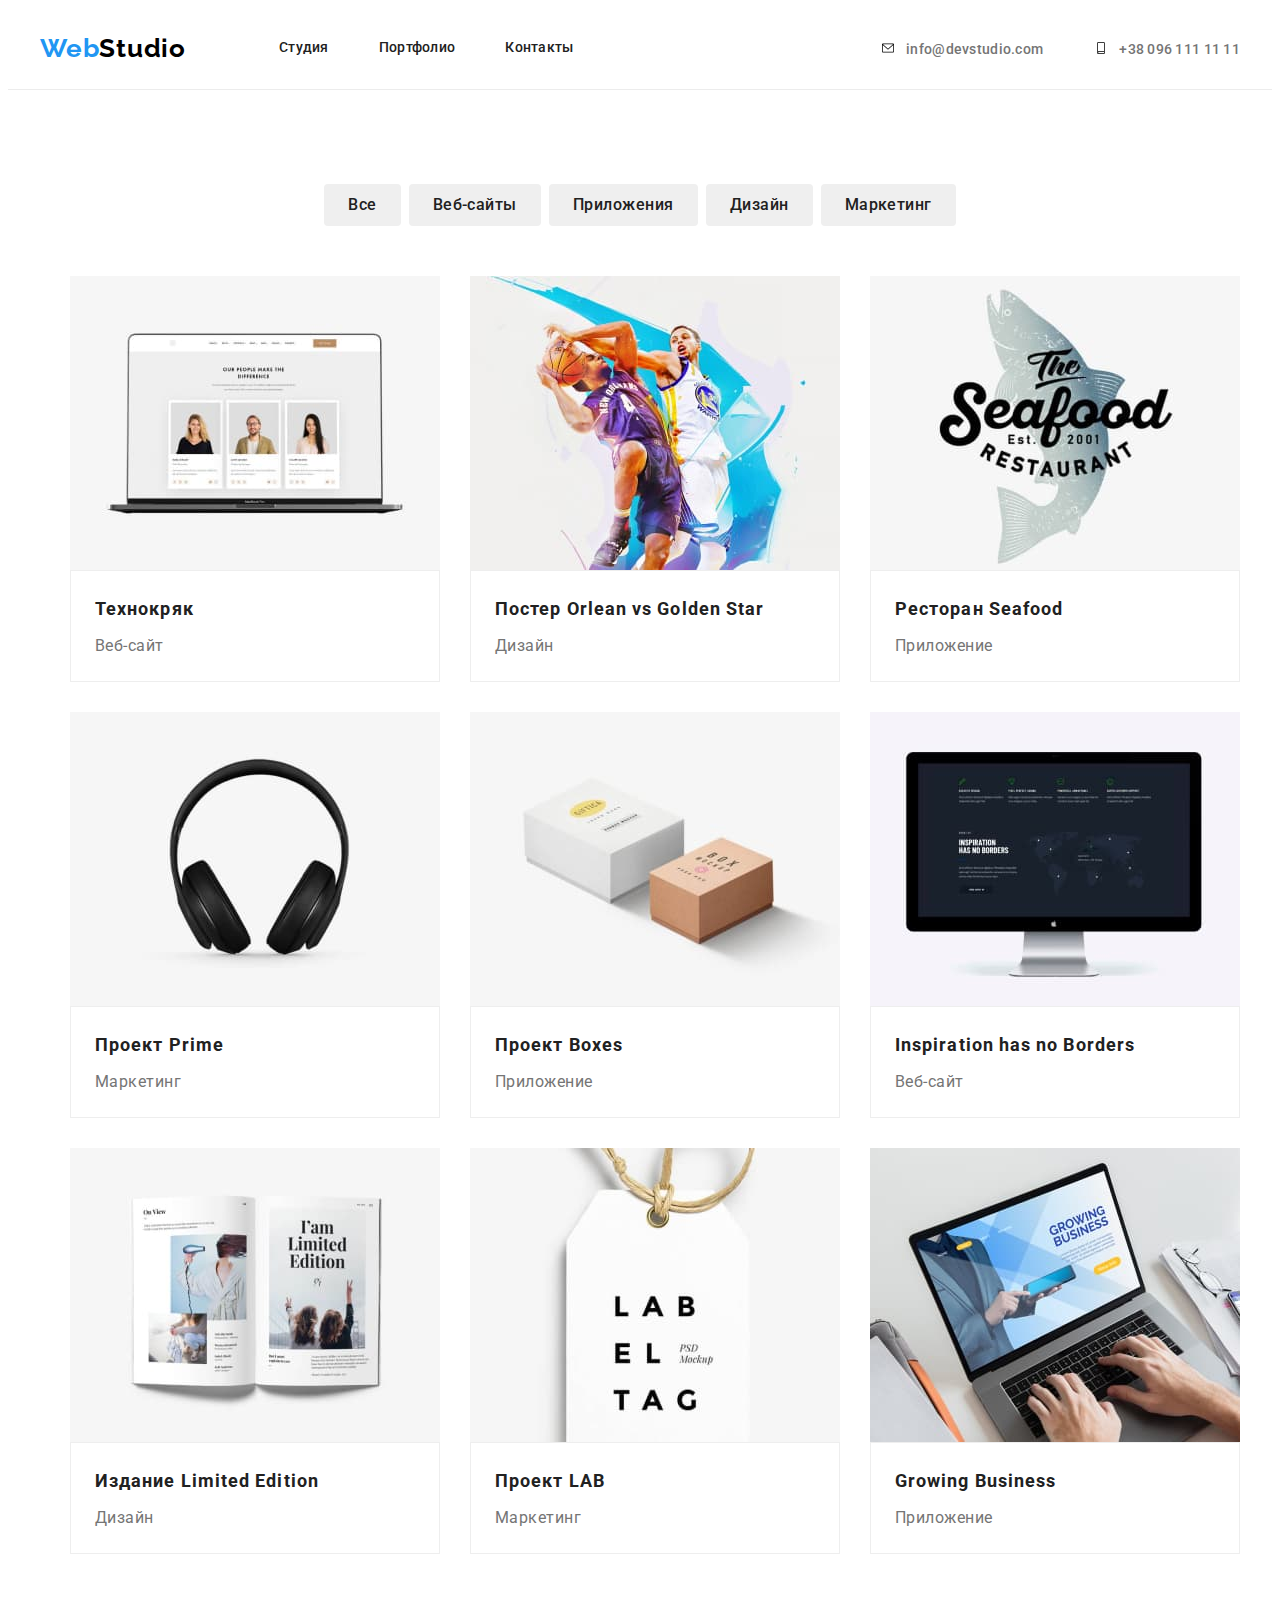
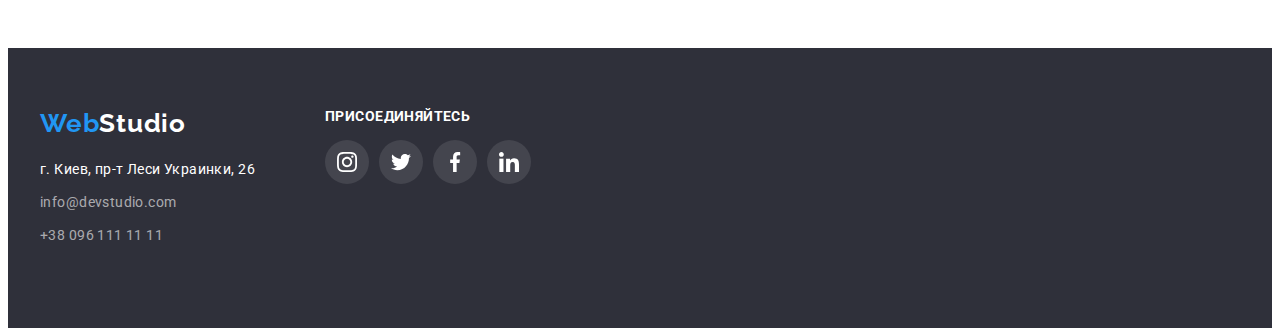
==== portfolio.html @ 8db024e0 "HW" ====
<!DOCTYPE html>
<html lang="ru">
<head>
    <meta charset="UTF-8">
    <meta http-equiv="X-UA-Compatible" content="IE=edge">
    <meta name="viewport" content="width=device-width, initial-scale=1.0">
    <title>Портфолио</title>
    <link rel="preconnect" href="https://fonts.googleapis.com">
    <link rel="preconnect" href="https://fonts.gstatic.com" crossorigin>
    <link href="https://fonts.googleapis.com/css2?family=Raleway:wght@700&family=Roboto:wght@400;500;700;900&display=swap"
        rel="stylesheet">
        <link rel="stylesheet" href="https://cdnjs.cloudflare.com/ajax/libs/modern-normalize/1.1.0/modern-normalize.min.css"
            integrity="sha512-wpPYUAdjBVSE4KJnH1VR1HeZfpl1ub8YT/NKx4PuQ5NmX2tKuGu6U/JRp5y+Y8XG2tV+wKQpNHVUX03MfMFn9Q=="
            crossorigin="anonymous" referrerpolicy="no-referrer" />
    <link rel="stylesheet" href="./css/styles.css">
</head>
<body>
<header class="header">
    <div class="container header-container">
        <nav class="header-nav">
            <a href="./index.html" lang="en" class="link  logo"><span>Web</span>Studio</a>
            <ul class="list navigation-list">
                <li class="nav-item"><a href="./index.html" class="link nav-list">Студия</a></li>
                <li class="nav-item"><a href="./portfolio.html" class="link nav-list">Портфолио</a></li>
                <li class="nav-item"><a href="" class="link nav-list">Контакты</a></li>
            </ul>
        </nav>
        <ul class="list header-contact-list">
            <li class="header-contact-item"><a href="mailto:info@devstudio.com" class="contact-list link"><svg
                        class="contact-icon" width="16" height="12">
                        <use href="./images/icons.svg#icon-envelope"></use>
                    </svg>info@devstudio.com</a></li>
            <li class="header-contact-item"><a href="tel:+380961111111" class="link contact-list"><svg
                        class="contact-icon" width="16" height="12">
                        <use href="./images/icons.svg#icon-smartphone"></use>
                    </svg>+38 096 111 11 11</a></li>
        </ul>
    </div>
</header>
    <main>
        <!--Section Buttons-->
    <section class="section">
        <div class="container">
        <h1 class="visually-hidden">Примеры наших проектов</h1>
    <ul class="list btn-list">
        <li class="btn-list-item"><button type="button" name="Все" class="portfolio-button">Все</button></li>
        <li class="btn-list-item"><button type="button" name="Веб-сайты" class="portfolio-button">Веб-сайты</button></li>
        <li class="btn-list-item"><button type="button" name="Приложения" class="portfolio-button">Приложения</button></li>
        <li class="btn-list-item"><button type="button" name="Дизайн" class="portfolio-button">Дизайн</button></li>
        <li class="btn-list-item"><button type="button" name="Маркетинг" class="portfolio-button">Маркетинг</button></li>
    </ul>
    <ul class="list card-list">
    <li class="list-box">
        <article class="card">
        <a href="" class="link">
            <div class="card-thumb">
            <img src="./images/portfolio-img1.jpg" alt="Веб-сайт" width="370"></div>
            <div class="box-content">
            <h2 class="projects-title">Технокряк</h2>
            <p class="projects-description">Веб-сайт</p></div>
        </a>
        </article>
    </li>
    <li class="list-box">
        <article class="card">
        <a href="" class="link">
            <div class="card-thumb">
            <img src="./images/portfolio-img2.jpg" alt="Два баскетболиста" width="370">
           </div>
            <div class="box-content">
            <h2 class="projects-title">Постер <span lang="en"> Orlean vs Golden Star</span></h2>
            <p class="projects-description">Дизайн</p></div>
        </a></article>
    </li>
    <li class="list-box">
        <article class="card">
        <a href="" class="link">
            <div class="card-thumb">
            <img src="./images/portfolio-img3.jpg" alt="Логотип ресторана" width="370"></div>
            <div class="box-content">
            <h2 class="projects-title">Ресторан <span lang="en">Seafood</span></h2>
            <p class="projects-description">Приложение</p></div>
        </a></article>
    </li>
    <li class="list-box">
        <article class="card">
        <a href="" class="link">
            <div class="card-thumb">
            <img src="./images/portfolio-img4.jpg" alt="Наушники" width="370"></div>
            <div class="box-content">
            <h2 class="projects-title">Проект <span lang="en">Prime</span></h2>
            <p class="projects-description">Маркетинг</p></div>
        </a></article>
    </li>
    <li class="list-box">
        <article class="card">
    <a href="" class="link">
        <div class="card-thumb">
        <img src="./images/portfolio-img5.jpg" alt="Две коробки" width="370"></div>
        <div class="box-content">
        <h2 class="projects-title">Проект <span lang="en">Boxes</span></h2>
        <p class="projects-description">Приложение</p></div>
    </a></article>
    </li>
    <li class="list-box">
        <article class="card">
        <a href="" class="link">
            <div class="card-thumb">
            <img src="./images/portfolio-img6.jpg" alt="Веб-сайт" width="370"></div>
            <div class="box-content">
            <h2 lang="en" class="projects-title">Inspiration has no Borders</h2>
            <p class="projects-description">Веб-сайт</p></div>
        </a></article>
    </li>
    <li class="list-box">
        <article class="card">
        <a href="" class="link">
            <div class="card-thumb">
            <img src="./images/portfolio-img7.jpg" alt="Журнал" width="370"></div>
            <div class="box-content">
            <h2 class="projects-title">Издание <span lang="en">Limited Edition</span></h2>
            <p class="projects-description">Дизайн</p></div>
        </a></article>
    </li>
    <li class="list-box">
        <article class="card">
        <a href="" class="link">
            <div class="card-thumb">
            <img src="./images/portfolio-img8.jpg" alt="Бирка" width="370"></div>
            <div class="box-content">
            <h2 class="projects-title">Проект <span lang="en">LAB</span></h2>
            <p class="projects-description">Маркетинг</p></div>
        </a></article>
    </li>
    <li class="list-box">
        <article class="card">
        <a href="" class="link">
            <div class="card-thumb">
            <img src="./images/portfolio-img9.jpg" alt="Приложение для ноутбука" width="370"></div>
            <div class="box-content">
            <h2 lang="en" class="projects-title">Growing Business</h2>
            <p class="projects-description">Приложение</p></div>
        </a></article>
    </li>
    </ul>
    </div>
    </section>
    </main>
    <footer class="footer">
        <div class="container footer-container">
            <div class="logo-footer">
                <div class="logo-adress">
                    <a href="./index.html" lang="en" class="link  footer-logo"><span>Web</span>Studio</a>
                </div>
                <address>
                    <ul class="list">
                        <li class="footer-list"><a href="https://goo.gl/maps/FCbpodmWMEnQQ8jf7"
                                class="link footer-address">г. Киев, пр-т Леси Украинки, 26</a></li>
                        <li class="footer-list"><a href="mailto:info@devstudio.com"
                                class="link footer-contact">info@devstudio.com</a></li>
                        <li class="footer-list"><a href="tel:+380961111111" class="link footer-contact">+38 096 111 11
                                11</a></li>
                    </ul>
                </address>
            </div>
            <div class="footer-social-links">
                <h4 class="footer-title">присоединяйтесь</h4>
                <ul class="footer-social-list list">
                    <li class="footer-social-item">
                        <a href="" class="footer-social-link">
                            <svg class="members-social-icon" width="20" height="20">
                                <use href="./images/icons.svg#icon-instagram-1"></use>
                            </svg>
    
                        </a>
                    </li>
                    <li class="footer-social-item">
                        <a href="" class="footer-social-link">
                            <svg class="members-social-icon" width="20" height="20">
                                <use href="./images/icons.svg#icon-twitter-1"></use>
                            </svg>
                        </a>
                    </li>
                    <li class="footer-social-item">
                        <a href="" class="footer-social-link">
                            <svg class="members-social-icon" width="20" height="20">
                                <use href="./images/icons.svg#icon-facebook-1"></use>
                            </svg>
                        </a>
                    </li>
                    <li class="footer-social-item">
                        <a href="" class="footer-social-link">
                            <svg class="members-social-icon" width="20" height="20">
                                <use href="./images/icons.svg#icon-linkedin-1"></use>
                            </svg>
                        </a>
                    </li>
                </ul>
            </div>
        </div>
    </footer>
</body>
</html>
---- css/styles.css ----
h1,
h2,
h3,
h4,
h5,
h6,
p,
ul {
  margin: 0;
}

:root {
  --accent-color: #2196f3;
  --main-text-color: #757575;
  --title-color: #212121;
  --logo-color: #000000;
}
body {
  font-family: "Roboto", sans-serif;
  color: var(--main-text-color);
  background-color: #ffffff;
  font-weight: 400;
  font-style: normal;
}
.visually-hidden {
  position: absolute;
  white-space: nowrap;
  width: 1px;
  height: 1px;
  overflow: hidden;
  border: 0;
  padding: 0;
  clip: rect(0 0 0 0);
  clip-path: inset(50%);
  margin: -1px;
}
img {
  display: block;
  max-width: 100%;
  height: auto;
}
/* ----------------------------------------------------------HEADER---------------------- */
.container {
  width: 1200px;
  padding-left: 15px;
  padding-right: 15px;
  margin-left: auto;
  margin-right: auto;
  height: auto;
}
.header {
  padding-top: 25px;
  padding-bottom: 25px;
  border-bottom-color: #ececec;
  border-bottom-style: solid;
  border-bottom-width: 1px;
}

.header-container {
  display: flex;
  justify-content: space-between;
  align-items: center;
}

.header-nav {
  display: flex;
}

.logo {
  font-family: Raleway;
  font-style: normal;
  font-weight: 700;
  font-size: 26px;
  line-height: 1.19;
  letter-spacing: 0.03em;
  color: var(--logo-color);
  margin-right: 93px;
}
.header span {
  color: var(--accent-color);
}

.nav-list {
  font-weight: 500;
  font-size: 14px;
  line-height: 1.14;
  letter-spacing: 0.02em;
  color: var(--title-color);
  display: block;
}
.navigation-list {
  display: flex;
  align-items: center;
}
.nav-item:not(:last-child) {
  margin-right: 50px;
}

.header-contact-item:not(:last-child) {
  margin-right: 50px;
}

.header-contact-list {
  display: flex;
}

.contact-list {
  font-weight: 500;
  font-size: 14px;
  line-height: 1.14;
  letter-spacing: 0.02em;
  color: var(--main-text-color);
}

.list {
  list-style: none;
  padding: 0;
}
.link {
  text-decoration: none;
}
.link:hover,
.link:focus {
  color: var(--accent-color);
}
.contact-list:hover,
.contact-list:focus {
  fill: var(--accent-color);
}
.contact-icon {
  margin-right: 10px;
}
/*--------------HERO----------------------------*/
.hero-section {
  background-color: #2f303a;
  padding-bottom: 200px;
  padding-top: 200px;
  text-align: center;
  background-image: linear-gradient(
      rgba(47, 48, 58, 0.4),
      rgba(47, 48, 58, 0.4)
    ),
    url(../images/hero-bg-img.jpg);
  background-position: center;
  background-repeat: no-repeat;
  background-size: cover;
}
.hero-title {
  font-weight: 900;
  font-size: 44px;
  line-height: 1.36;
  text-align: center;
  letter-spacing: 0.06em;
  text-transform: uppercase;
  color: #ffffff;
  max-width: 696px;
  margin-right: auto;
  margin-left: auto;
  margin-bottom: 30px;
}
.hero-button {
  background: var(--accent-color);
  box-shadow: 0px 4px 4px rgba(0, 0, 0, 0.15);
  border-radius: 4px;
  font-family: inherit;
  font-weight: 700;
  font-size: 16px;
  line-height: 1.87;
  display: inline-block;
  text-align: center;
  letter-spacing: 0.06em;
  color: #ffffff;
  cursor: pointer;
  padding-right: 32px;
  padding-left: 32px;
  padding-top: 10px;
  padding-bottom: 10px;
}
.hero-button:focus,
.hero-button:hover {
  background-color: var(--accent-color);
}

/*----------------------------Section Our Activities------------------*/
.activities-list-title {
  font-weight: 700;
  font-size: 14px;
  line-height: 1.14;
  letter-spacing: 0.03em;
  text-transform: uppercase;
  color: var(--title-color);
  margin-bottom: 10px;
}
.activities-text {
  font-size: 14px;
  line-height: 1.71;
  letter-spacing: 0.03em;
}
.activities-title {
  font-weight: 700;
  font-size: 36px;
  line-height: 1.17;
  text-align: center;
  letter-spacing: 0.03em;
  color: var(--title-color);
  margin-bottom: 50px;
  margin-top: 94px;
}
.section {
  padding-bottom: 94px;
  padding-top: 94px;
}
.activities-list {
  display: flex;
  justify-content: center;
}
.activities-list-item:not(:last-child) {
  margin-right: 30px;
}
.activities-types {
  display: flex;
}

.activities-types-item:not(:last-child) {
  margin-right: 30px;
}
.activities-types-item {
  width: 270px;
}
.activities-icon-place {
  width: 270px;
  height: 120px;
  background-color: #f5f4fa;
  margin-bottom: 30px;
  display: flex;
  align-items: center;
  justify-content: center;
  margin-bottom: 30px;
}

/*---------Section Our Team--------------------------------------*/
.team-section {
  background: #f5f4fa;
}
.team-list {
  display: flex;
  flex-basis: calc(100% / 4 -30px);
  margin-top: -30px;
  margin-left: -30px;
}

.team-title {
  font-weight: 700;
  font-size: 36px;
  line-height: 1.17;
  text-align: center;
  letter-spacing: 0.03em;
  color: var(--title-color);
  margin-bottom: 50px;
}
.team-card {
  background-color: #ffffff;
  margin-top: 30px;
  margin-left: 30px;
  box-shadow: 0px 1px 3px rgba(0, 0, 0, 0.12), 0px 1px 1px rgba(0, 0, 0, 0.14),
    0px 2px 1px rgba(0, 0, 0, 0.2);
  border-radius: 0px 0px 4px 4px;
  padding-bottom: 30px;
}

.team-name {
  font-weight: 500;
  font-size: 16px;
  line-height: 1.19;
  text-align: center;
  letter-spacing: 0.03em;
  color: var(--title-color);
}
.team-position {
  font-size: 16px;
  line-height: 1.19;
  text-align: center;
  letter-spacing: 0.03em;
  color: var(--main-text-color);
  margin-top: 10px;
}

.members-text {
  padding-top: 30px;
}

.members-social-list {
  display: flex;
  justify-content: center;
  margin-top: 16px;
  padding-right: 32px;
  padding-left: 32px;
}

.members-social-item {
  width: 44px;
  height: 44px;
  fill: #afb1b8;
}
.members-social-item:not(:last-child) {
  margin-right: 10px;
}
.members-social-link {
  width: 100%;
  height: 100%;
  border-radius: 50%;
  display: flex;
  align-items: center;
  justify-content: center;
  fill: inherit;
}
.members-social-link:hover,
.members-social-link:focus {
  background-color: var(--accent-color);
  fill: #ffffff;
}

/*---------------------------Clients section---------------------------*/

.clients-title {
  font-weight: 700;
  font-size: 36px;
  line-height: 42px;
  text-align: center;
  letter-spacing: 0.03em;
  margin-bottom: 50px;

  color: var(--title-color);
}
.clients-list {
  display: flex;
  justify-content: center;
  align-items: center;
}
.clients-box {
  display: flex;
  justify-content: center;
  align-items: center;
  fill: #afb1b8;
  width: 170px;
  height: 92px;
  border: 1px solid #afb1b8;
  border-radius: 4px;
}
.clients-item:not(:last-child) {
  margin-right: 30px;
}
.clients-item {
  fill: #afb1b8;
}
.clients-box:hover,
.clients-box:focus {
  fill: var(--accent-color);
  border: 1px solid var(--accent-color);
}
/*---------------------------------------Footer-----------------*/
.footer {
  background-color: #2f303a;
  padding-top: 60px;
  padding-bottom: 60px;
}
.footer span {
  color: var(--accent-color);
}
.footer-contact {
  font-size: 14px;
  font-style: normal;
  line-height: 1.71;
  letter-spacing: 0.03em;
  color: rgba(255, 255, 255, 0.6);
}
.footer-address {
  font-style: normal;
  font-size: 14px;
  line-height: 1.71;
  letter-spacing: 0.03em;
  color: #ffffff;
}
.footer-logo {
  font-family: Raleway;
  font-style: normal;
  font-weight: 700;
  font-size: 26px;
  line-height: 1.19;
  letter-spacing: 0.03em;
  color: #ffffff;
  margin-bottom: 20px;
}
.footer-container {
  display: flex;
}
.logo-adress {
  display: flex;
}
.footer-title {
  font-family: Roboto;
  font-style: normal;
  font-weight: bold;
  font-size: 14px;
  line-height: 16px;
  letter-spacing: 0.03em;
  text-transform: uppercase;

  color: #ffffff;
}
.footer-social-list {
  display: flex;
  justify-content: center;
  margin-top: 16px;
}
.logo-footer {
  margin-bottom: 20px;
}
.footer-list:not(:last-child) {
  margin-bottom: 9px;
}
.footer-social-links {
  margin-left: 70px;
}
.footer-social-item {
  width: 44px;
  height: 44px;
}

.footer-social-item:not(:last-child) {
  margin-right: 10px;
}
.footer-social-link {
  width: 100%;
  height: 100%;
  border-radius: 50%;
  display: flex;
  align-items: center;
  justify-content: center;
  background: rgba(255, 255, 255, 0.1);
}
.footer-social-link:hover,
.footer-social-link:focus {
  background-color: var(--accent-color);
}

/*----------------------------PORTFOLIO Section Buttons----------------------------------------------*/
.portfolio-button {
  border-radius: 4px;
  font-family: inherit;
  font-weight: 500;
  font-size: 16px;
  line-height: 1.62;
  text-align: center;
  letter-spacing: 0.03em;
  color: var(--title-color);
  cursor: pointer;
  border-color: transparent;
  padding-top: 6px;
  padding-bottom: 6px;
  padding-right: 22px;
  padding-left: 22px;
}
.portfolio-button:hover,
.portfolio-button:focus {
  background-color: var(--accent-color);
  box-shadow: 0px 1px 3px rgba(0, 0, 0, 0.12), 0px 1px 1px rgba(0, 0, 0, 0.14),
    0px 2px 1px rgba(0, 0, 0, 0.2);
  color: #ffffff;
}

.btn-list {
  padding: 0;
  display: flex;
  justify-content: center;
  border-radius: 4px;
  margin-bottom: 50px;
}
.btn-list-item:not(:last-child) {
  margin-right: 8px;
}

.list-box {
  background: #ffffff;
  flex-basis: calc(100% / 3 - 30px);
  margin-top: 30px;
  margin-left: 30px;
}
.list-box:hover {
  box-shadow: 0px 1px 3px rgba(0, 0, 0, 0.12), 0px 1px 1px rgba(0, 0, 0, 0.14),
    0px 2px 1px rgba(0, 0, 0, 0.2);
}
.projects-title {
  font-weight: 700;
  font-size: 18px;
  line-height: 2;
  letter-spacing: 0.06em;
  color: var(--title-color);
}
.projects-description {
  font-size: 16px;
  line-height: 1.87;
  letter-spacing: 0.03em;
  color: var(--main-text-color);
  margin-top: 4px;
}

.card-list {
  padding: 0;
  display: flex;
  flex-wrap: wrap;
  margin-top: -30px;
}

.box-content {
  padding-bottom: 20px;
  padding-left: 24px;
  padding-right: 24px;
  padding-top: 20px;
  border: 1px solid #eeeeee;
}
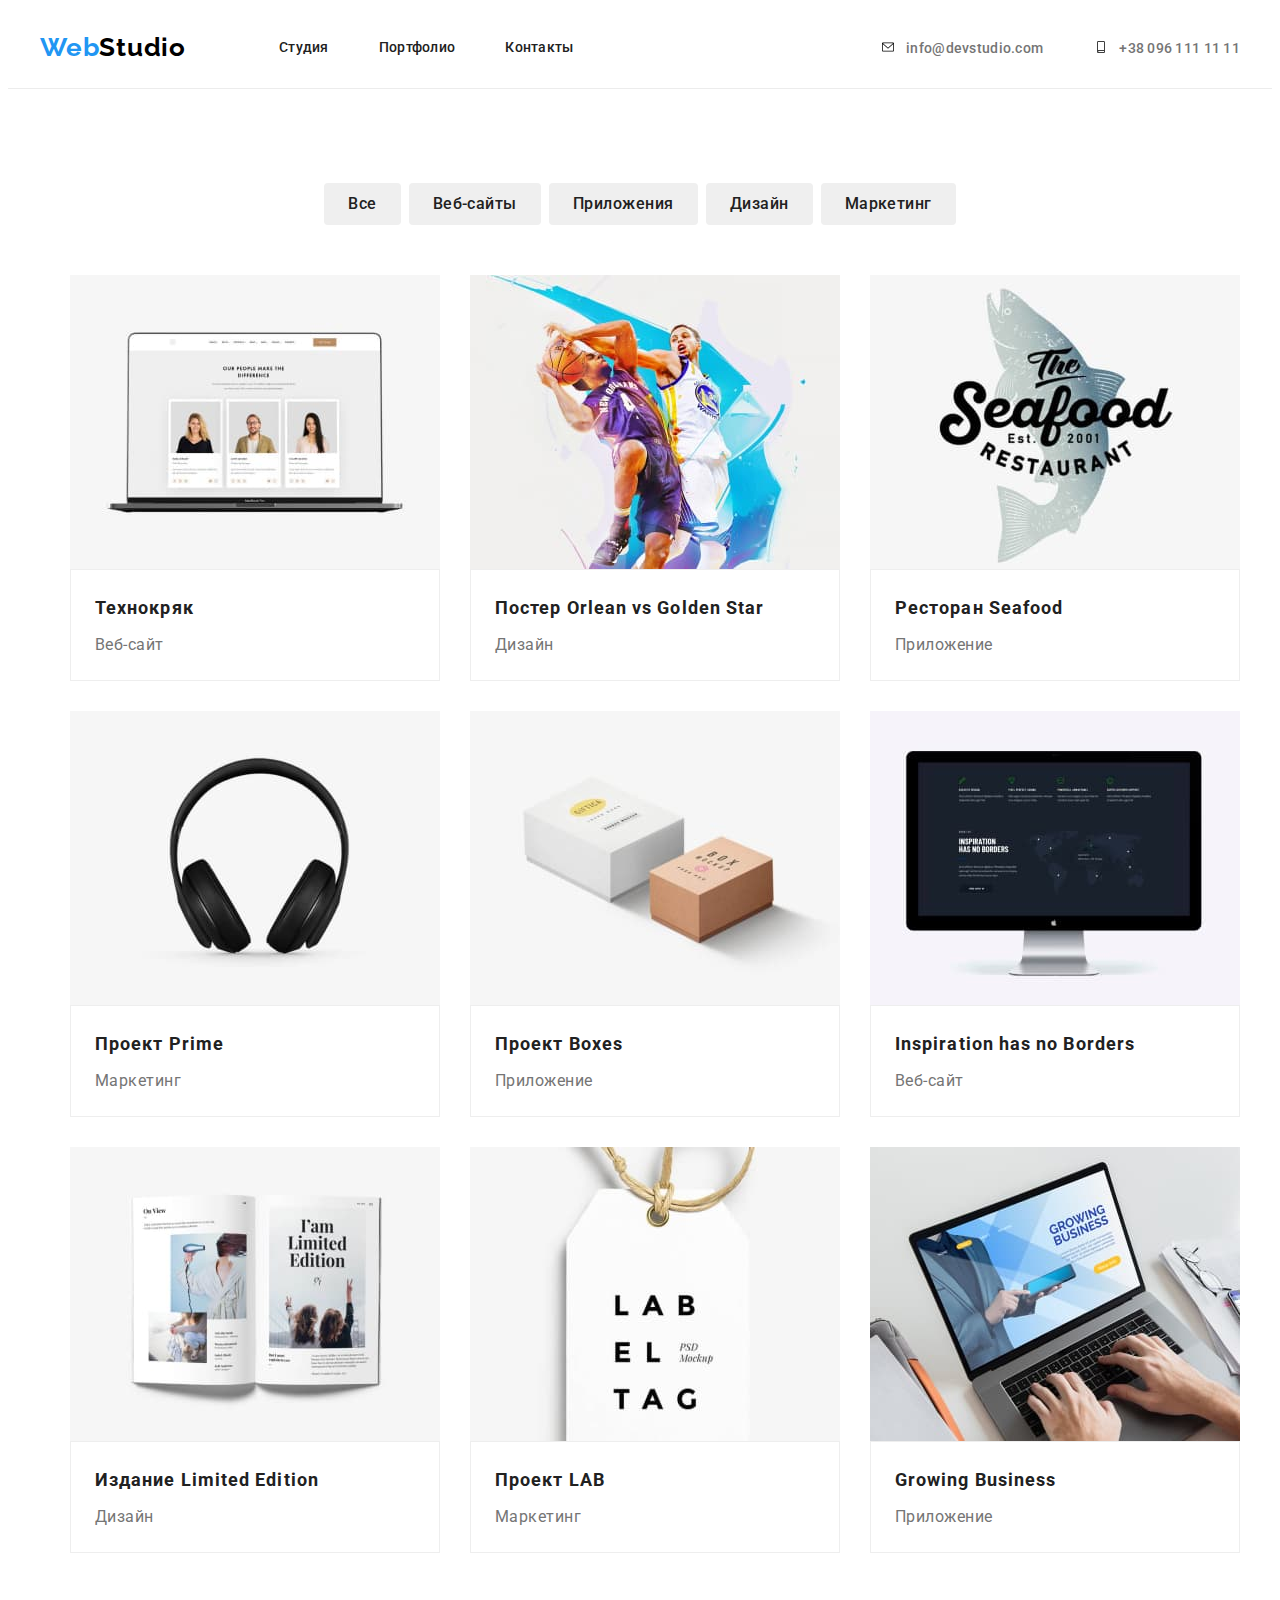
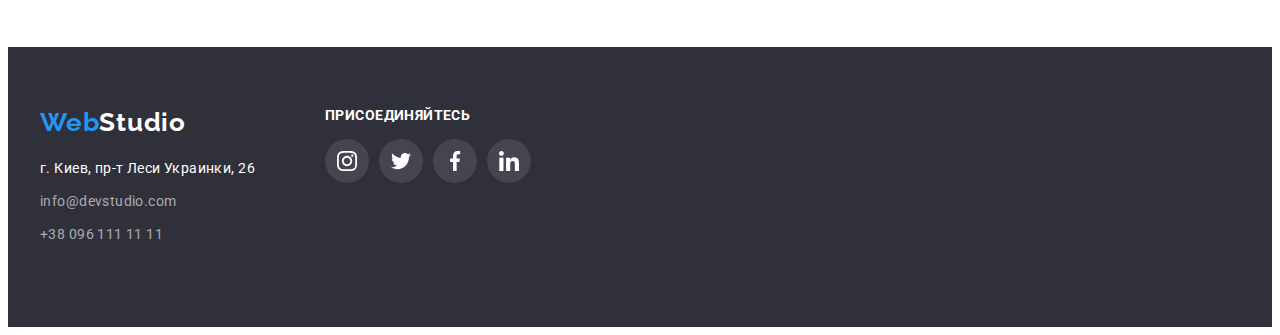
==== commit 2b3378ec: "HW5" ====
--- a/portfolio.html
+++ b/portfolio.html
@@ -21,7 +21,7 @@
             <a href="./index.html" lang="en" class="link  logo"><span>Web</span>Studio</a>
             <ul class="list navigation-list">
                 <li class="nav-item"><a href="./index.html" class="link nav-list">Студия</a></li>
-                <li class="nav-item"><a href="./portfolio.html" class="link nav-list">Портфолио</a></li>
+                <li class="nav-item"><a href="./portfolio.html" class="link nav-list ">Портфолио</a></li>
                 <li class="nav-item"><a href="" class="link nav-list">Контакты</a></li>
             </ul>
         </nav>
@@ -54,7 +54,9 @@
         <article class="card">
         <a href="" class="link">
             <div class="card-thumb">
-            <img src="./images/portfolio-img1.jpg" alt="Веб-сайт" width="370"></div>
+                <p class="card-text">Технокряк это современная площадка распространения коронавируса. Компании используют эту платформу для цифрового
+                шпионажа и атак на защищённые сервера конкурентов.</p>
+             <img src="./images/portfolio-img1.jpg" alt="Веб-сайт" width="370"></div>
             <div class="box-content">
             <h2 class="projects-title">Технокряк</h2>
             <p class="projects-description">Веб-сайт</p></div>
@@ -199,5 +201,6 @@
             </div>
         </div>
     </footer>
+    <script src="./js/modal.js"></script>
 </body>
 </html>--- a/css/styles.css
+++ b/css/styles.css
@@ -14,6 +14,7 @@
   --main-text-color: #757575;
   --title-color: #212121;
   --logo-color: #000000;
+  --transition-timing-function: cubic-bezier(0.4, 0, 0.2, 1);
 }
 body {
   font-family: "Roboto", sans-serif;
@@ -49,8 +50,6 @@
   height: auto;
 }
 .header {
-  padding-top: 25px;
-  padding-bottom: 25px;
   border-bottom-color: #ececec;
   border-bottom-style: solid;
   border-bottom-width: 1px;
@@ -75,6 +74,8 @@
   letter-spacing: 0.03em;
   color: var(--logo-color);
   margin-right: 93px;
+  padding-bottom: 25px;
+  padding-top: 24px;
 }
 .header span {
   color: var(--accent-color);
@@ -87,6 +88,8 @@
   letter-spacing: 0.02em;
   color: var(--title-color);
   display: block;
+  padding-top: 32px;
+  padding-bottom: 32px;
 }
 .navigation-list {
   display: flex;
@@ -94,6 +97,20 @@
 }
 .nav-item:not(:last-child) {
   margin-right: 50px;
+}
+.current-page::after {
+  content: "";
+  display: block;
+  width: 100%;
+  height: 4px;
+  background-color: var(--accent-color);
+  border-radius: 2px;
+  position: absolute;
+  left: 0;
+  bottom: 0;
+}
+.current-page {
+  position: relative;
 }
 
 .header-contact-item:not(:last-child) {
@@ -110,6 +127,11 @@
   line-height: 1.14;
   letter-spacing: 0.02em;
   color: var(--main-text-color);
+  padding-top: 32px;
+  padding-bottom: 32px;
+  transition-property: fill;
+  transition-duration: 250ms;
+  transition-timing-function: var(--transition-timing-function);
 }
 
 .list {
@@ -118,6 +140,9 @@
 }
 .link {
   text-decoration: none;
+  transition-property: color;
+  transition-duration: 250ms;
+  transition-timing-function: var(--transition-timing-function);
 }
 .link:hover,
 .link:focus {
@@ -175,6 +200,9 @@
   padding-left: 32px;
   padding-top: 10px;
   padding-bottom: 10px;
+  transition-property: background-color;
+  transition-duration: 250ms;
+  transition-timing-function: var(--transition-timing-function);
 }
 .hero-button:focus,
 .hero-button:hover {
@@ -214,8 +242,36 @@
   display: flex;
   justify-content: center;
 }
+.activities-overlay-title {
+  font-weight: 700;
+  font-size: 14px;
+  line-height: 16px;
+  text-align: center;
+  letter-spacing: 0.03em;
+  text-transform: uppercase;
+
+  color: #ffffff;
+  position: absolute;
+  bottom: 27px;
+  left: 83px;
+  z-index: 5;
+}
+.activities-list-item::after {
+  display: inline-block;
+  position: absolute;
+  content: "";
+  width: 100%;
+  height: 70px;
+  background-color: rgba(47, 48, 58, 0.8);
+  left: 0;
+  bottom: 0;
+}
+
 .activities-list-item:not(:last-child) {
   margin-right: 30px;
+}
+.activities-list-item {
+  position: relative;
 }
 .activities-types {
   display: flex;
@@ -313,6 +369,9 @@
   align-items: center;
   justify-content: center;
   fill: inherit;
+  transition-property: background-color, fill;
+  transition-duration: 250ms;
+  transition-timing-function: var(--transition-timing-function);
 }
 .members-social-link:hover,
 .members-social-link:focus {
@@ -346,6 +405,9 @@
   height: 92px;
   border: 1px solid #afb1b8;
   border-radius: 4px;
+  transition-property: border, fill;
+  transition-duration: 250ms;
+  transition-timing-function: var(--transition-timing-function);
 }
 .clients-item:not(:last-child) {
   margin-right: 30px;
@@ -357,6 +419,49 @@
 .clients-box:focus {
   fill: var(--accent-color);
   border: 1px solid var(--accent-color);
+}
+
+.backdrop {
+  position: fixed;
+  top: 0;
+  left: 0;
+  width: 100%;
+  height: 100%;
+  background: rgba(0, 0, 0, 0.2);
+}
+.backdrop.is-hidden {
+  opacity: 0;
+  pointer-events: none;
+}
+.modal {
+  width: 528px;
+  height: 581px;
+  background: #ffffff;
+  box-shadow: 0px 1px 3px rgba(0, 0, 0, 0.12), 0px 1px 1px rgba(0, 0, 0, 0.14),
+    0px 2px 1px rgba(0, 0, 0, 0.2);
+  border-radius: 4px;
+  position: absolute;
+  top: 50%;
+  left: 50%;
+  transform: translate(-50%, -50%) scale(1);
+  opacity: 1;
+  transition: opacity 250ms var(--transition-timing-function);
+}
+.backdrop.is-hidden.modal {
+  transform: scale(0, 9) translate(-50%, -50%);
+  transition: transform 250ms var(--transition-timing-function);
+}
+.close-modal-button {
+  width: 30px;
+  height: 30px;
+  border-radius: 50%;
+  background-color: #ffffff;
+  position: absolute;
+  top: 0;
+  right: 0;
+}
+.modal {
+  position: relative;
 }
 /*---------------------------------------Footer-----------------*/
 .footer {
@@ -438,6 +543,9 @@
   align-items: center;
   justify-content: center;
   background: rgba(255, 255, 255, 0.1);
+  transition-property: background-color;
+  transition-duration: 250ms;
+  transition-timing-function: var(--transition-timing-function);
 }
 .footer-social-link:hover,
 .footer-social-link:focus {
@@ -460,6 +568,9 @@
   padding-bottom: 6px;
   padding-right: 22px;
   padding-left: 22px;
+  transition-property: background-color, box-shadow, color;
+  transition-duration: 250ms;
+  transition-timing-function: var(--transition-timing-function);
 }
 .portfolio-button:hover,
 .portfolio-button:focus {
@@ -485,6 +596,9 @@
   flex-basis: calc(100% / 3 - 30px);
   margin-top: 30px;
   margin-left: 30px;
+  transition-property: box-shadow;
+  transition-duration: 250ms;
+  transition-timing-function: var(--transition-timing-function);
 }
 .list-box:hover {
   box-shadow: 0px 1px 3px rgba(0, 0, 0, 0.12), 0px 1px 1px rgba(0, 0, 0, 0.14),
@@ -510,6 +624,9 @@
   display: flex;
   flex-wrap: wrap;
   margin-top: -30px;
+}
+.card {
+  position: relative;
 }
 
 .box-content {
@@ -519,3 +636,36 @@
   padding-top: 20px;
   border: 1px solid #eeeeee;
 }
+.card-thumb::before {
+  display: inline-block;
+  position: absolute;
+  content: "";
+  width: 100%;
+  height: 100%;
+  background-color: rgba(33, 150, 243, 0.9);
+  opacity: 0;
+
+
+  transition-property: transform;
+  transition-duration: 250ms;
+  transition-timing-function: var(--transition-timing-function);
+}
+.card-thumb:hover::before,
+.card-thumb:focus::before {
+  opacity: 1;
+}
+.card-text {
+  opacity: 0;
+  display: inline-block;
+  position: absolute;
+  font-weight: 400;
+  font-size: 18px;
+  line-height: 15.6;
+  letter-spacing: 0.03em;
+  color: #ffffff;
+}
+.card-thumb:focus:.card-text,
+.card-thumb:hover:.card-text {
+  opacity: 1;
+  z-index: 4;
+}
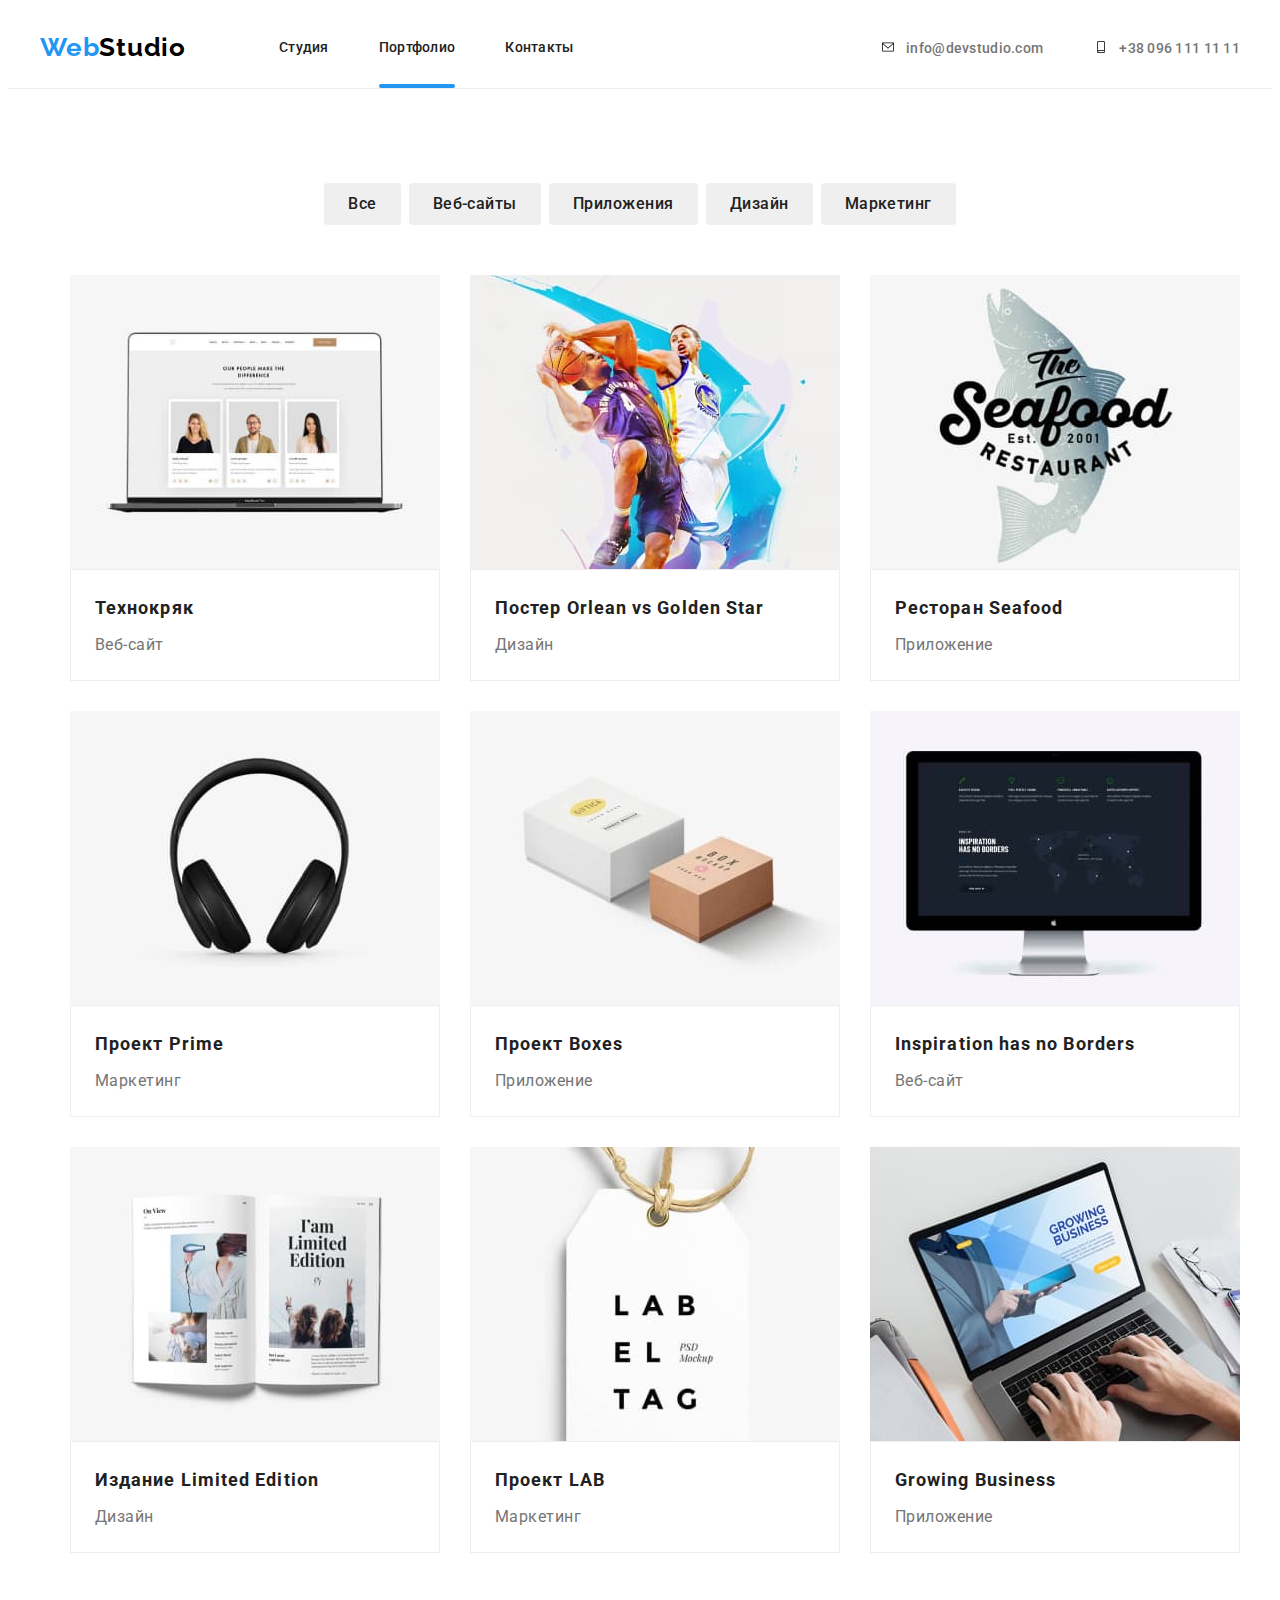
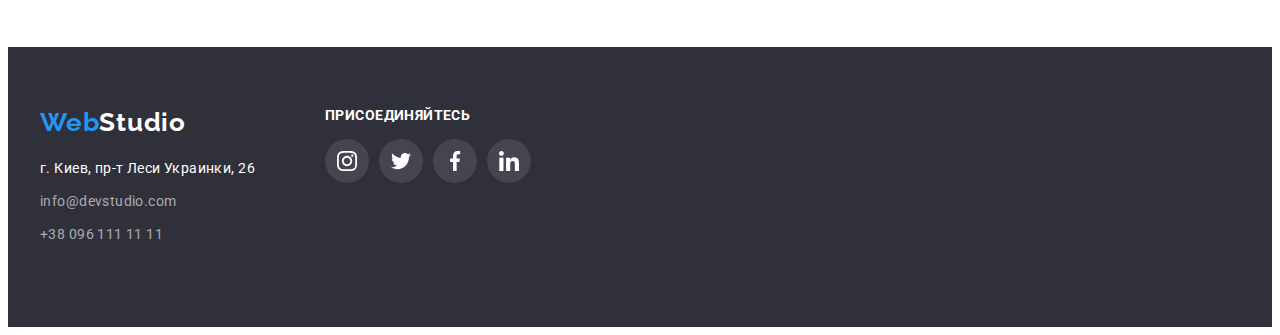
==== commit a58a4d34: "cards, animation, modal" ====
--- a/portfolio.html
+++ b/portfolio.html
@@ -21,7 +21,7 @@
             <a href="./index.html" lang="en" class="link  logo"><span>Web</span>Studio</a>
             <ul class="list navigation-list">
                 <li class="nav-item"><a href="./index.html" class="link nav-list">Студия</a></li>
-                <li class="nav-item"><a href="./portfolio.html" class="link nav-list ">Портфолио</a></li>
+                <li class="nav-item"><a href="./portfolio.html" class="link nav-list current-page">Портфолио</a></li>
                 <li class="nav-item"><a href="" class="link nav-list">Контакты</a></li>
             </ul>
         </nav>
@@ -67,6 +67,9 @@
         <article class="card">
         <a href="" class="link">
             <div class="card-thumb">
+                <p class="card-text">Технокряк это современная площадка распространения коронавируса. Компании используют эту платформу
+                    для цифрового
+                    шпионажа и атак на защищённые сервера конкурентов.</p>
             <img src="./images/portfolio-img2.jpg" alt="Два баскетболиста" width="370">
            </div>
             <div class="box-content">
@@ -78,6 +81,9 @@
         <article class="card">
         <a href="" class="link">
             <div class="card-thumb">
+                <p class="card-text">Технокряк это современная площадка распространения коронавируса. Компании используют эту платформу
+                    для цифрового
+                    шпионажа и атак на защищённые сервера конкурентов.</p>
             <img src="./images/portfolio-img3.jpg" alt="Логотип ресторана" width="370"></div>
             <div class="box-content">
             <h2 class="projects-title">Ресторан <span lang="en">Seafood</span></h2>
@@ -88,6 +94,9 @@
         <article class="card">
         <a href="" class="link">
             <div class="card-thumb">
+                <p class="card-text">Технокряк это современная площадка распространения коронавируса. Компании используют эту платформу
+                    для цифрового
+                    шпионажа и атак на защищённые сервера конкурентов.</p>
             <img src="./images/portfolio-img4.jpg" alt="Наушники" width="370"></div>
             <div class="box-content">
             <h2 class="projects-title">Проект <span lang="en">Prime</span></h2>
@@ -98,6 +107,9 @@
         <article class="card">
     <a href="" class="link">
         <div class="card-thumb">
+            <p class="card-text">Технокряк это современная площадка распространения коронавируса. Компании используют эту платформу
+                для цифрового
+                шпионажа и атак на защищённые сервера конкурентов.</p>
         <img src="./images/portfolio-img5.jpg" alt="Две коробки" width="370"></div>
         <div class="box-content">
         <h2 class="projects-title">Проект <span lang="en">Boxes</span></h2>
@@ -108,6 +120,9 @@
         <article class="card">
         <a href="" class="link">
             <div class="card-thumb">
+                <p class="card-text">Технокряк это современная площадка распространения коронавируса. Компании используют эту платформу
+                    для цифрового
+                    шпионажа и атак на защищённые сервера конкурентов.</p>
             <img src="./images/portfolio-img6.jpg" alt="Веб-сайт" width="370"></div>
             <div class="box-content">
             <h2 lang="en" class="projects-title">Inspiration has no Borders</h2>
@@ -118,6 +133,9 @@
         <article class="card">
         <a href="" class="link">
             <div class="card-thumb">
+                <p class="card-text">Технокряк это современная площадка распространения коронавируса. Компании используют эту платформу
+                    для цифрового
+                    шпионажа и атак на защищённые сервера конкурентов.</p>
             <img src="./images/portfolio-img7.jpg" alt="Журнал" width="370"></div>
             <div class="box-content">
             <h2 class="projects-title">Издание <span lang="en">Limited Edition</span></h2>
@@ -128,6 +146,9 @@
         <article class="card">
         <a href="" class="link">
             <div class="card-thumb">
+                <p class="card-text">Технокряк это современная площадка распространения коронавируса. Компании используют эту платформу
+                    для цифрового
+                    шпионажа и атак на защищённые сервера конкурентов.</p>
             <img src="./images/portfolio-img8.jpg" alt="Бирка" width="370"></div>
             <div class="box-content">
             <h2 class="projects-title">Проект <span lang="en">LAB</span></h2>
@@ -138,6 +159,9 @@
         <article class="card">
         <a href="" class="link">
             <div class="card-thumb">
+                <p class="card-text">Технокряк это современная площадка распространения коронавируса. Компании используют эту платформу
+                    для цифрового
+                    шпионажа и атак на защищённые сервера конкурентов.</p>
             <img src="./images/portfolio-img9.jpg" alt="Приложение для ноутбука" width="370"></div>
             <div class="box-content">
             <h2 lang="en" class="projects-title">Growing Business</h2>
--- a/css/styles.css
+++ b/css/styles.css
@@ -154,6 +154,9 @@
 }
 .contact-icon {
   margin-right: 10px;
+  transition-property: fill;
+  transition-duration: 250ms;
+  transition-timing-function: var(--transition-timing-function);
 }
 /*--------------HERO----------------------------*/
 .hero-section {
@@ -433,6 +436,7 @@
   opacity: 0;
   pointer-events: none;
 }
+
 .modal {
   width: 528px;
   height: 581px;
@@ -463,6 +467,7 @@
 .modal {
   position: relative;
 }
+
 /*---------------------------------------Footer-----------------*/
 .footer {
   background-color: #2f303a;
@@ -625,8 +630,9 @@
   flex-wrap: wrap;
   margin-top: -30px;
 }
-.card {
+.card-thumb {
   position: relative;
+  overflow: hidden;
 }
 
 .box-content {
@@ -636,36 +642,28 @@
   padding-top: 20px;
   border: 1px solid #eeeeee;
 }
-.card-thumb::before {
+
+.card-text {
   display: inline-block;
   position: absolute;
-  content: "";
+  top: 0;
+  left: 0;
+  padding-left: 24px;
+  padding-right: 24px;
+  padding-bottom: 63px;
+  padding-top: 63px;
   width: 100%;
   height: 100%;
-  background-color: rgba(33, 150, 243, 0.9);
-  opacity: 0;
-
-
-  transition-property: transform;
-  transition-duration: 250ms;
-  transition-timing-function: var(--transition-timing-function);
-}
-.card-thumb:hover::before,
-.card-thumb:focus::before {
-  opacity: 1;
-}
-.card-text {
-  opacity: 0;
-  display: inline-block;
-  position: absolute;
   font-weight: 400;
   font-size: 18px;
-  line-height: 15.6;
-  letter-spacing: 0.03em;
-  color: #ffffff;
-}
-.card-thumb:focus:.card-text,
-.card-thumb:hover:.card-text {
-  opacity: 1;
-  z-index: 4;
-}
+  line-height: 1.56;
+  letter-spacing: 0.03em;
+  color: #ffffff;
+  background-color: rgba(33, 150, 243, 0.9);
+  transform: translateY(100%);
+  transition: transform 250ms var(--transition-timing-function);
+}
+
+.list-box:hover .card-text {
+  transform: translateY(0);
+}
